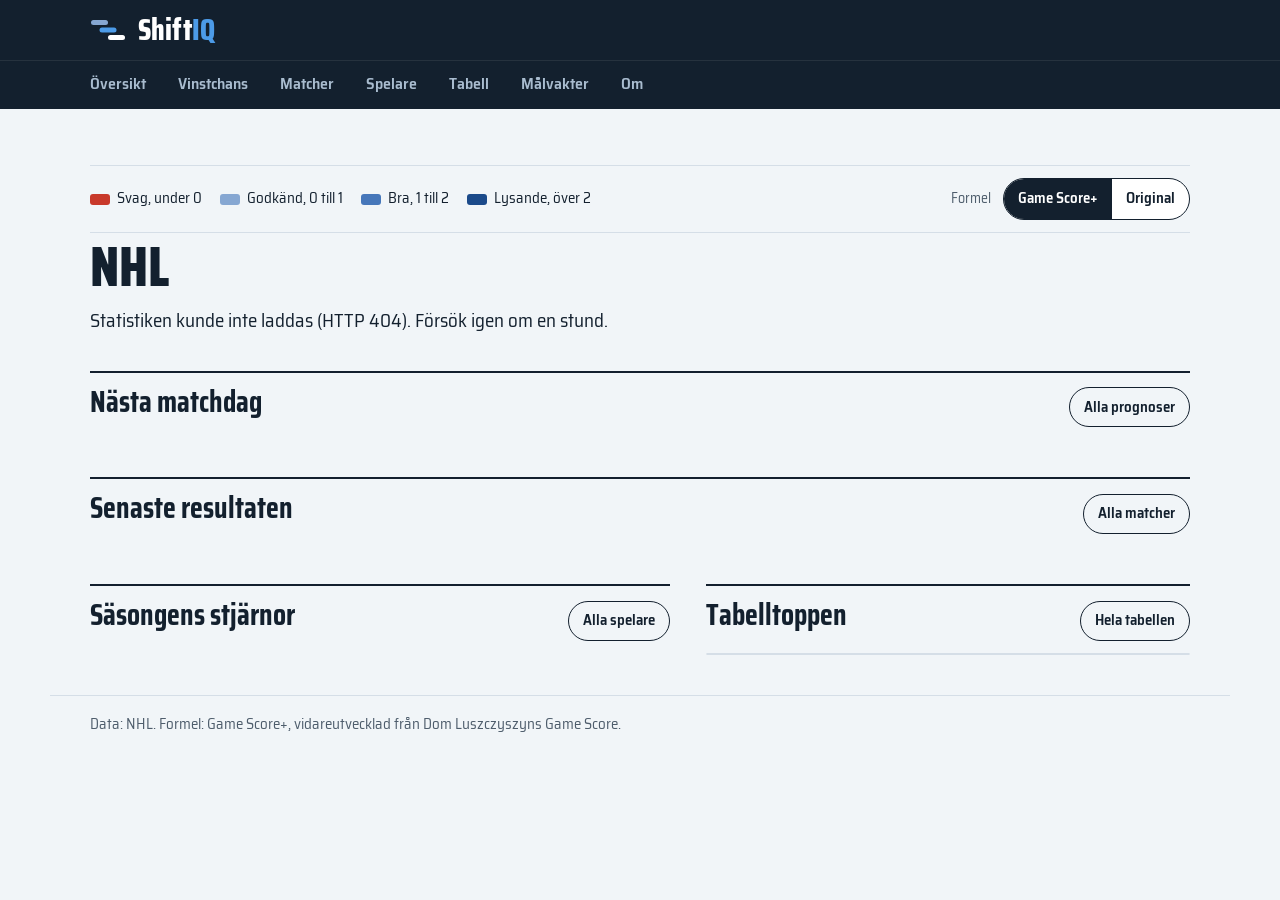
==== webb/index.html @ f94111bb "ShiftIQ: loggor, ny startsida, vinstchans och mobilanpassning - Lagens loggor från NHL vid alla förk" ====
<!doctype html>
<html lang="sv">
<head>
<meta charset="utf-8">
<meta name="viewport" content="width=device-width, initial-scale=1">
<title>ShiftIQ – NHL-statistik</title>
<meta name="description" content="Game Score+ för varje NHL-spelare och match, vinstchans inför varje match. Uppdateras varje morgon.">
<link rel="icon" href="data:image/svg+xml,%3Csvg xmlns='http://www.w3.org/2000/svg' viewBox='0 0 36 24'%3E%3Crect x='1' y='2' width='17' height='5' rx='2.5' fill='%2386A7D2'/%3E%3Crect x='9.5' y='9.5' width='17' height='5' rx='2.5' fill='%234677BA'/%3E%3Crect x='18' y='17' width='17' height='5' rx='2.5' fill='%231B4A8A'/%3E%3C/svg%3E">
<link rel="preconnect" href="https://fonts.googleapis.com">
<link rel="preconnect" href="https://fonts.gstatic.com" crossorigin>
<link href="https://fonts.googleapis.com/css2?family=Saira+Condensed:wght@600;700;800&family=Saira+Semi+Condensed:wght@400;500;600;700&display=swap" rel="stylesheet">
<link rel="stylesheet" href="style.css">
</head>
<body>
<header class="site">
  <div class="site-in">
    <a class="brand" href="#oversikt">
      <svg class="brand-mark" viewBox="0 0 36 24" aria-hidden="true"><rect x="1" y="2" width="17" height="5" rx="2.5" fill="#86A7D2"/><rect x="9.5" y="9.5" width="17" height="5" rx="2.5" fill="#4C9BE8"/><rect x="18" y="17" width="17" height="5" rx="2.5" fill="#FFFFFF"/></svg>
      <span class="brand-name" id="brand-name">Shift<span class="iq">IQ</span></span>
    </a>
    <div class="site-upd" id="updated"></div>
    <a class="site-om" href="#om">Om</a>
  </div>
  <nav class="nav" aria-label="Sidor">
    <div class="nav-in">
      <a href="#oversikt" data-page="oversikt">Översikt</a>
      <a href="#vinstchans" data-page="vinstchans">Vinstchans</a>
      <a href="#matcher" data-page="matcher">Matcher</a>
      <a href="#spelare" data-page="spelare">Spelare</a>
      <a href="#lag" data-page="lag">Tabell</a>
      <a href="#malvakter" data-page="malvakter">Målvakter</a>
      <a href="#om" data-page="om">Om</a>
    </div>
  </nav>
</header>
<nav class="tabbar" aria-label="Sidor">
  <a href="#oversikt" data-page="oversikt"><svg viewBox="0 0 24 24" width="24" height="24" fill="none" stroke="currentColor" stroke-width="2" stroke-linecap="round" stroke-linejoin="round" aria-hidden="true"><path d="M3 10.5 12 3l9 7.5V20a1 1 0 0 1-1 1h-5v-6H9v6H4a1 1 0 0 1-1-1z"/></svg><span>Översikt</span></a>
  <a href="#vinstchans" data-page="vinstchans"><svg viewBox="0 0 24 24" width="24" height="24" fill="none" stroke="currentColor" stroke-width="2" stroke-linecap="round" stroke-linejoin="round" aria-hidden="true"><path d="M19 5 5 19"/><circle cx="7" cy="7" r="2.5"/><circle cx="17" cy="17" r="2.5"/></svg><span>Vinstchans</span></a>
  <a href="#matcher" data-page="matcher"><svg viewBox="0 0 24 24" width="24" height="24" fill="none" stroke="currentColor" stroke-width="2" stroke-linecap="round" stroke-linejoin="round" aria-hidden="true"><rect x="3" y="4.5" width="18" height="16.5" rx="2"/><path d="M3 9.5h18M8 2.5v4M16 2.5v4"/></svg><span>Matcher</span></a>
  <a href="#spelare" data-page="spelare" data-also="malvakter"><svg viewBox="0 0 24 24" width="24" height="24" fill="none" stroke="currentColor" stroke-width="2" stroke-linecap="round" stroke-linejoin="round" aria-hidden="true"><circle cx="12" cy="8" r="4"/><path d="M4 21c0-4 3.6-7 8-7s8 3 8 7"/></svg><span>Spelare</span></a>
  <a href="#lag" data-page="lag"><svg viewBox="0 0 24 24" width="24" height="24" fill="none" stroke="currentColor" stroke-width="2" stroke-linecap="round" stroke-linejoin="round" aria-hidden="true"><path d="M9 6h11M9 12h11M9 18h11M4 6h1M4 12h1M4 18h1"/></svg><span>Tabell</span></a>
</nav>

<main class="wrap" id="main">

  <!-- Visas på sidorna med Game Score och flyttas dit av app.js -->
  <div class="subbar" id="subbar" hidden>
    <div class="legend" aria-label="Färgskala">
      <span><i style="background: var(--svag)"></i>Svag, under 0</span>
      <span><i style="background: var(--godk)"></i>Godkänd, 0 till 1</span>
      <span><i style="background: var(--bra)"></i>Bra, 1 till 2</span>
      <span><i style="background: var(--lys)"></i>Lysande, över 2</span>
    </div>
    <div>
      <span class="seg-label" id="formel-label">Formel</span>
      <div class="seg" role="group" aria-labelledby="formel-label">
        <button type="button" data-formel="plus" aria-pressed="true">Game Score+</button>
        <button type="button" data-formel="gs" aria-pressed="false">Original</button>
      </div>
    </div>
  </div>

  <!-- ===== Översikt ===== -->
  <section class="page" id="oversikt">
    <div class="page-head">
      <h1 id="o-title">NHL</h1>
      <p class="lead" id="o-period"></p>
      <p class="take" id="o-take"></p>
    </div>

    <div class="block" id="o-next">
      <div class="block-head"><h2>Nästa matchdag</h2><a class="more" href="#vinstchans">Alla prognoser</a></div>
      <p class="note" id="o-next-day"></p>
      <div class="matchups karusell" id="o-matchups"></div>
    </div>

    <div class="block">
      <div class="block-head"><h2>Senaste resultaten</h2><a class="more" href="#matcher">Alla matcher</a></div>
      <p class="note" id="o-last-day"></p>
      <div class="games karusell" id="o-games"></div>
    </div>

    <div class="duo">
      <div class="block">
        <div class="block-head"><h2>Säsongens stjärnor</h2><a class="more" href="#spelare">Alla spelare</a></div>
        <div class="stars" id="o-stars"></div>
      </div>

      <div class="block">
        <div class="block-head"><h2>Tabelltoppen</h2><a class="more" href="#lag">Hela tabellen</a></div>
        <div class="box short" style="margin-top: 12px"><table class="rows" id="t-topp"><tbody></tbody></table></div>
      </div>
    </div>
  </section>

  <!-- ===== Vinstchans ===== -->
  <section class="page" id="vinstchans" hidden>
    <div class="page-head">
      <h1>Vinstchans</h1>
      <p class="lead">Chansen att vinna inför veckans matcher enligt vår modell. Den bygger på lagens mål, chanser (xG) och målvaktsspel hittills i säsongen. Tider i svensk tid.</p>
    </div>
    <div id="v-days"></div>

    <div class="block">
      <div class="block-head"><h2>Så har modellen träffat</h2></div>
      <p class="note">Varje spelad match tippad i efterhand med bara de matcher som spelats innan, så som modellen hade sett det före nedsläpp. Matcher där något av lagen spelat färre än tre matcher är inte med.</p>
      <div class="facts" id="v-facts"></div>
      <div class="box short"><table class="rows" id="t-kalib">
        <thead><tr><th>Favoritens chans</th><th class="n">Matcher</th><th class="n">Favoriten vann</th><th class="n hn">Väntat</th></tr></thead>
        <tbody></tbody>
      </table></div>
    </div>

    <div class="block about">
      <div class="block-head"><h2>Så räknas chansen</h2></div>
      <ul>
        <li><b>Anfall och försvar.</b> Varje lags styrka räknas fram ur gjorda och insläppta mål samt förväntade mål (xG) för och emot. Chanserna väger mest, eftersom de säger mer om nästa match än vilka skott som råkade gå in.</li>
        <li><b>Målvakten.</b> Insläppta mål ingår, så ett lag med en het målvakt får bättre försvar i modellen.</li>
        <li><b>Form.</b> Senare matcher väger mer än tidiga. I början av säsongen dras alla lag mot ligasnittet så att ett par matcher inte ger orimliga siffror.</li>
        <li><b>Hemmaplan och vila.</b> Hemmalaget får en liten fördel. Ett lag som spelade dagen innan får en liten nackdel.</li>
        <li><b>Chansen.</b> Förväntade mål för båda lagen räknas om till chansen att vinna, förlängning och straffar inräknade.</li>
      </ul>
      <p class="note">Modellen är en uppskattning, inte ett facit. Hockey har mycket slump.</p>
    </div>
  </section>

  <!-- ===== Matcher ===== -->
  <section class="page" id="matcher" hidden>
    <div class="page-head">
      <h1>Matcher</h1>
      <p class="lead">Alla spelade matcher, senaste först. Öppna en match för att se matchkortet.</p>
    </div>
    <div id="m-days"></div>
  </section>

  <!-- ===== Spelare ===== -->
  <section class="page" id="spelare" hidden>
    <div class="page-head">
      <h1>Spelare</h1>
      <div class="switch" aria-label="Visa"><a href="#spelare" aria-current="page">Utespelare</a><a href="#malvakter">Målvakter</a></div>
      <p class="lead">Snitt per match. Stapeln visar hur bra spelaren varit, färgen vilken nivå det motsvarar.</p>
    </div>
    <div class="filters">
      <select id="f-lag" aria-label="Lag"><option value="">Alla lag</option></select>
      <div class="seg" role="group" aria-label="Position" id="f-pos">
        <button type="button" data-pos="" aria-pressed="true">Alla</button>
        <button type="button" data-pos="F" aria-pressed="false">Forwards</button>
        <button type="button" data-pos="B" aria-pressed="false">Backar</button>
      </div>
      <label class="check"><input type="checkbox" id="f-min" checked> Minst 3 matcher</label>
      <input type="search" id="f-q" placeholder="Sök spelare" aria-label="Sök spelare">
    </div>
    <div class="box">
      <table class="rows" id="t-spelare">
        <thead><tr>
          <th class="rk">#</th><th>Spelare</th><th class="hn">Lag</th><th class="hn">Pos</th>
          <th class="n hn"><button type="button" data-sort="gp">Matcher</button></th>
          <th class="barc"><span class="sr">Stapel</span></th>
          <th class="n"><button type="button" data-sort="avg">Snitt</button></th>
          <th class="n hn"><button type="button" data-sort="sum">Summa</button></th>
          <th class="n hn"><button type="button" data-sort="p">Poäng</button></th>
        </tr></thead>
        <tbody></tbody>
      </table>
    </div>
    <div class="count" id="c-spelare"></div>

    <div class="block">
      <div class="block-head"><h2>Säsongens bästa och sämsta matcher</h2></div>
      <div class="two" style="margin-top: 12px">
        <div><p class="note">Högst värde i en enskild match.</p><div class="box short"><table class="rows" id="t-bast"><tbody></tbody></table></div></div>
        <div><p class="note">Lägst värde i en enskild match.</p><div class="box short"><table class="rows" id="t-samst"><tbody></tbody></table></div></div>
      </div>
    </div>
  </section>

  <!-- ===== Tabell ===== -->
  <section class="page" id="lag" hidden>
    <div class="page-head">
      <h1>Tabell</h1>
      <p class="lead">Poäng och lagets sammanlagda Game Score per match. Klicka på ett lag för att se dess spelare.</p>
    </div>
    <div class="box" style="margin-top: 16px">
      <table class="rows kompakt" id="t-lag">
        <thead><tr>
          <th class="rk">#</th><th>Lag</th><th class="n hn">M</th><th class="n">V</th><th class="n hn">F</th><th class="n hn">FÖ</th>
          <th class="n">P</th><th class="n hn">Mål</th><th class="barc hn"><span class="sr">Stapel</span></th><th class="n">GS/match</th><th class="hn">Bäst i laget</th>
        </tr></thead>
        <tbody></tbody>
      </table>
    </div>
  </section>

  <!-- ===== Målvakter ===== -->
  <section class="page" id="malvakter" hidden>
    <div class="page-head">
      <h1>Målvakter</h1>
      <div class="switch" aria-label="Visa"><a href="#spelare">Utespelare</a><a href="#malvakter" aria-current="page">Målvakter</a></div>
      <p class="lead" id="mv-lead"></p>
    </div>
    <div class="box" style="margin-top: 16px">
      <table class="rows" id="t-mv">
        <thead><tr>
          <th class="rk">#</th><th>Målvakt</th><th class="hn">Lag</th><th class="n">Matcher</th>
          <th class="barc"><span class="sr">Stapel</span></th><th class="n">Snitt</th><th class="n hn">Rädd.%</th><th class="n hn">GSAx</th>
        </tr></thead>
        <tbody></tbody>
      </table>
    </div>
  </section>

  <!-- ===== Om ===== -->
  <section class="page about" id="om" hidden>
    <div class="page-head">
      <h1>Om ShiftIQ</h1>
      <p class="lead">NHL-statistik som räknas fram från grunden varje morgon, direkt från NHL:s egen data.</p>
    </div>
    <h2>Vad är Game Score?</h2>
    <p>Ett tal som sammanfattar hur bra en spelare var i en match. Det väger ihop poäng, skott, tekningar, utvisningar och hur det gick för laget när spelaren var på isen. Noll är en vanlig insats, och över 2 är en riktigt stark match.</p>
    <h2>Game Score+</h2>
    <p><b>Original</b> är Dom Luszczyszyns Game Score från 2016. <b>Game Score+</b> är vår vidareutveckling. Den behåller originalets vikter för mål, assist, blockeringar, utvisningar och tekningar, men mäter chansernas kvalitet i stället för att bara räkna skott.</p>
    <div class="formula">
      <div><b>Utespelare:</b> 0.75 · mål + 0.7 · primär assist + 0.55 · sekundär assist + 1.0 · ixG + 0.05 · blockeringar + 0.15 · dragna utvisningar − 0.15 · tagna utvisningar + 0.01 · vunna tekningar − 0.01 · förlorade tekningar + 1.0 · (xGF − xGA) + 0.15 · (GF − GA)</div>
      <div><b>Målvakt:</b> 0.75 · GSAx</div>
    </div>
    <ul>
      <li><b>ixG</b> är spelarens egna förväntade mål: summan av hur stor chans varje skott hade att gå in, utifrån avstånd, vinkel, skottyp, returer och numerärt läge.</li>
      <li><b>xGF − xGA</b> är förväntade mål för minus mot medan spelaren var på isen vid 5 mot 5.</li>
      <li><b>GF − GA</b> är riktiga mål för minus mot på isen vid 5 mot 5.</li>
      <li><b>GSAx</b> är räddade mål över förväntan. Noll är en normal målvaktsinsats.</li>
    </ul>
    <h2>Var siffrorna kommer ifrån</h2>
    <p>All data hämtas från NHL varje morgon och räknas om: händelser, byten och resultat. Förväntade mål räknas med en egen modell som tränas om på säsongens alla skott vid varje uppdatering, så äldre matchers värden kan ändras något över tid. Lagens loggor visas från NHL.</p>
    <p id="dl"></p>
  </section>
</main>

<footer class="foot">
  <div>Data: NHL. Formel: Game Score+, vidareutvecklad från Dom Luszczyszyns Game Score.</div>
  <div><span id="foot-upd"></span> <span id="sign"></span></div>
</footer>
<script src="app.js"></script>
</body>
</html>
---- webb/style.css ----
/* ShiftIQ – gemensam stil för webbsidan och matchkorten */
:root {
  --ice: #F1F5F8;
  --ink: #13202E;
  --mute: #4E5D6C;
  --rule: #D5DEE7;
  --soft: #EDF1F5;
  --board: #FFFFFF;
  --svag: #C8392B;
  --godk: #86A7D2;
  --bra: #4677BA;
  --lys: #1B4A8A;
  --linje: #4C9BE8;          /* accent i den mörka menyraden */
  --nav-text: #A9BCCF;
  --display: 'Saira Condensed', 'Arial Narrow', sans-serif;
  --text: 'Saira Semi Condensed', 'Arial Narrow', system-ui, sans-serif;
}

* { box-sizing: border-box; }
html { background: var(--ice); scroll-padding-top: 120px; }
body {
  margin: 0;
  background: var(--ice);
  color: var(--ink);
  font-family: var(--text);
  font-size: 17px;
  line-height: 1.45;
  font-variant-numeric: tabular-nums;
}
a { color: var(--lys); }
a:hover { color: var(--ink); }
button, select, input { font: inherit; color: inherit; }
:focus-visible { outline: 3px solid var(--bra); outline-offset: 2px; }
.sr { position: absolute; width: 1px; height: 1px; overflow: hidden; clip: rect(0 0 0 0); white-space: nowrap; }

/* ---------- sidhuvud ---------- */
header.site { background: var(--ink); color: #fff; z-index: 20; }
@media (min-width: 760px) { header.site { position: sticky; top: 0; } }
.site-in, .nav-in { max-width: 1180px; margin: 0 auto; padding: 0 clamp(16px, 3.5vw, 40px); }
.site-in { display: flex; justify-content: space-between; align-items: center; gap: 12px; min-height: 60px; }
.brand { display: inline-flex; align-items: center; gap: 12px; color: #fff; text-decoration: none; }
.brand:hover { color: #fff; }
.brand-mark { width: 36px; height: 24px; flex: none; }
.brand-name { font-family: var(--display); font-weight: 800; font-size: 30px; letter-spacing: .005em; line-height: 1; }
.brand-name .iq { color: var(--linje); }
.site-upd { font-size: 14px; color: var(--nav-text); text-align: right; }
.site-om { display: none; color: var(--nav-text); text-decoration: none; font-weight: 600; font-size: 16px; min-height: 44px; align-items: center; padding: 0 4px; }
.site-om:hover, .site-om[aria-current="page"] { color: #fff; }
.nav { border-top: 1px solid rgba(255, 255, 255, .08); }
.nav-in { display: flex; gap: 4px; overflow-x: auto; scrollbar-width: none; }
.nav-in::-webkit-scrollbar { display: none; }
.nav a { flex: none; display: inline-flex; align-items: center; min-height: 48px; padding: 0 14px; color: var(--nav-text); text-decoration: none; font-weight: 600; font-size: 16px; border-bottom: 3px solid transparent; }
.nav a:hover { color: #fff; }
.nav a[aria-current="page"] { color: #fff; border-bottom-color: var(--linje); }
.nav a:first-child { padding-left: 0; }

/* ---------- sidor ---------- */
.wrap { max-width: 1180px; margin: 0 auto; padding: clamp(18px, 3.5vw, 36px) clamp(16px, 3.5vw, 40px) 40px; }
.page-head h1 { font-family: var(--display); font-weight: 800; font-size: clamp(36px, 6vw, 56px); line-height: 1; margin: 0; }
.page-head .lead { color: var(--mute); font-size: 18px; margin: 6px 0 0; max-width: 48rem; }
.take { font-size: 19px; max-width: 48rem; margin: 12px 0 0; }

.subbar { display: flex; flex-wrap: wrap; justify-content: space-between; align-items: center; gap: 12px 24px; margin: 20px 0 6px; padding: 12px 0; border-top: 1px solid var(--rule); border-bottom: 1px solid var(--rule); }
.legend { display: flex; flex-wrap: wrap; gap: 6px 18px; font-size: 15px; }
.legend span { display: inline-flex; align-items: center; gap: 7px; }
.legend i { width: 20px; height: 11px; border-radius: 3px; display: inline-block; }
.seg { display: inline-flex; border: 1.5px solid var(--ink); border-radius: 999px; overflow: hidden; background: var(--board); }
.seg button { border: 0; background: transparent; padding: 6px 14px; min-height: 40px; cursor: pointer; font-weight: 600; font-size: 15px; }
.seg button[aria-pressed="true"] { background: var(--ink); color: #fff; }
.seg button:disabled { opacity: .45; cursor: not-allowed; }
.seg-label { font-size: 14px; color: var(--mute); margin-right: 8px; }

.block { margin-top: 36px; }
.block-head { display: flex; justify-content: space-between; align-items: baseline; gap: 8px 16px; flex-wrap: wrap; border-top: 2px solid var(--ink); padding-top: 12px; }
.block-head h2 { font-family: var(--display); font-weight: 700; font-size: 30px; line-height: 1.1; margin: 0; }
.more { display: inline-flex; align-items: center; min-height: 40px; padding: 4px 14px; border: 1.5px solid var(--ink); border-radius: 999px; color: var(--ink); text-decoration: none; font-weight: 600; font-size: 15px; }
.more:hover { background: var(--ink); color: #fff; }
.note { color: var(--mute); font-size: 16px; margin: 4px 0 14px; max-width: 48rem; }
.empty { padding: 22px; color: var(--mute); text-align: center; background: var(--board); border: 1px dashed var(--rule); border-radius: 10px; }

/* ---------- loggor ---------- */
img.logo { object-fit: contain; flex: none; vertical-align: middle; }
.tt { display: inline-flex; align-items: center; gap: 8px; white-space: nowrap; }
.tt .kort { display: none; }

/* ---------- stjärnor ---------- */
.stars { display: grid; grid-template-columns: repeat(auto-fit, minmax(min(100%, 230px), 1fr)); gap: 10px; margin-top: 12px; }
.star { display: flex; gap: 14px; align-items: center; padding: 14px 16px; min-width: 0; background: var(--board); border: 1px solid var(--rule); border-radius: 12px; }
.rank { flex: none; width: 52px; text-align: center; font-family: var(--display); font-weight: 800; font-size: 56px; line-height: 1; }
.rank.mv { font-size: 30px; }
.star .lbl { font-size: 13px; font-weight: 600; color: var(--mute); }
.star .nm { font-size: 20px; font-weight: 600; white-space: nowrap; overflow: hidden; text-overflow: ellipsis; }
.star .sub { font-size: 15px; color: var(--mute); display: flex; align-items: center; gap: 6px; flex-wrap: wrap; }

/* ---------- filter ---------- */
.filters { display: flex; flex-wrap: wrap; gap: 10px 14px; align-items: center; margin: 16px 0 14px; }
.switch { display: inline-flex; gap: 4px; margin-top: 12px; padding: 4px; background: var(--soft); border-radius: 999px; }
.switch a { display: inline-flex; align-items: center; min-height: 36px; padding: 0 14px; border-radius: 999px; color: var(--mute); text-decoration: none; font-weight: 600; font-size: 15px; }
.switch a[aria-current="page"] { background: var(--board); color: var(--ink); box-shadow: 0 0 0 1px var(--rule); }
.filters input[type=search] { flex: 1 1 200px; }
.filters select, .filters input[type=search] { background: var(--board); border: 1.5px solid var(--rule); border-radius: 8px; padding: 7px 10px; min-height: 42px; font-size: 16px; }
.filters .seg { border-color: var(--rule); border-radius: 8px; }
.check { display: inline-flex; gap: 8px; align-items: center; font-size: 16px; }
.check input { width: 18px; height: 18px; accent-color: var(--ink); }

/* ---------- tabeller ---------- */
.box { background: var(--board); border: 1px solid var(--rule); border-radius: 10px; max-height: 42rem; overflow: auto; }
.box.short { max-height: none; }
table.rows { width: 100%; border-collapse: collapse; }
.rows th { position: sticky; top: 0; z-index: 1; background: var(--board); text-align: left; font-size: 14px; font-weight: 600; color: var(--mute); padding: 10px 10px 8px; border-bottom: 1px solid var(--rule); white-space: nowrap; }
.rows th button { border: 0; background: none; padding: 0; cursor: pointer; font-weight: 600; color: var(--mute); }
.rows th[aria-sort="descending"] button { color: var(--ink); text-decoration: underline; text-underline-offset: 4px; }
.rows td { padding: 0 10px; height: 42px; border-bottom: 1px solid var(--soft); white-space: nowrap; font-size: 17px; }
.rows tr:last-child td { border-bottom: 0; }
.rows .n { text-align: right; }
.rows .rk { color: var(--mute); width: 2.6rem; font-size: 15px; }
.rows .nm { font-weight: 600; max-width: 16rem; overflow: hidden; text-overflow: ellipsis; }
.rows .m { color: var(--mute); font-size: 15px; }
.rows .val { font-weight: 700; width: 4.6rem; }
.rows .barc { width: 30%; min-width: 120px; }
.rows tr.click { cursor: pointer; }
.rows tr.click:hover td { background: #F5F8FB; }
.bar { position: relative; height: 14px; }
.bar i { position: absolute; top: 0; bottom: 0; }
.bar b { position: absolute; top: -7px; bottom: -7px; width: 1.5px; background: var(--ink); opacity: .35; }
.count { font-size: 14px; color: var(--mute); margin-top: 8px; }
.two { display: grid; grid-template-columns: repeat(auto-fit, minmax(min(100%, 30rem), 1fr)); gap: 28px; }

/* ---------- vinstchans ---------- */
.day-h { font-family: var(--display); font-weight: 700; font-size: 22px; margin: 26px 0 10px; }
.day-h:first-child { margin-top: 0; }
.matchups { display: grid; grid-template-columns: repeat(auto-fill, minmax(min(100%, 340px), 1fr)); gap: 12px; align-items: start; }
.mu { background: var(--board); border: 1px solid var(--rule); border-radius: 12px; padding: 14px 16px 12px; display: flex; flex-direction: column; gap: 10px; }
.mu-top { display: flex; justify-content: space-between; gap: 10px; font-size: 14px; color: var(--mute); }
.mu-flag { font-weight: 600; color: var(--ink); }
.mu-teams { display: grid; grid-template-columns: 1fr 1fr; gap: 10px; }
.mu-team { display: flex; flex-direction: column; gap: 2px; min-width: 0; }
.mu-team.h { align-items: flex-end; text-align: right; }
.mu-id { display: flex; align-items: center; gap: 10px; }
.mu-team.h .mu-id { flex-direction: row-reverse; }
.mu-ab { font-family: var(--display); font-weight: 700; font-size: 26px; line-height: 1; }
.mu-fn { font-size: 14px; color: var(--mute); white-space: nowrap; overflow: hidden; text-overflow: ellipsis; max-width: 100%; }
.mu-pct { font-family: var(--display); font-weight: 600; font-size: 40px; line-height: 1; margin-top: 6px; color: var(--mute); }
.mu-pct.fav { font-weight: 800; color: var(--ink); }
.pbar { display: flex; gap: 2px; height: 14px; }
.pbar i { display: block; min-width: 4px; }
.pbar i:first-child { border-radius: 7px 0 0 7px; }
.pbar i:last-child { border-radius: 0 7px 7px 0; }
.mu-foot { display: flex; justify-content: space-between; gap: 10px; font-size: 14px; color: var(--mute); }
.mu details { border-top: 1px solid var(--soft); padding-top: 8px; }
.mu summary { cursor: pointer; font-weight: 600; font-size: 15px; color: var(--lys); min-height: 32px; display: flex; align-items: center; }
.cmp { margin-top: 6px; font-size: 15px; }
.cmp-row { display: grid; grid-template-columns: minmax(0, 1fr) minmax(0, 1.3fr) minmax(0, 1fr); align-items: center; gap: 8px; padding: 6px 0; border-bottom: 1px solid var(--soft); }
.cmp-row:last-child { border-bottom: 0; }
.cmp .l { text-align: center; color: var(--mute); font-size: 14px; line-height: 1.25; }
.cmp .v { color: var(--mute); min-width: 0; }
.cmp .v.h { text-align: right; }
.cmp .v.best { color: var(--ink); font-weight: 700; }
.cmp-row.form-row { grid-template-columns: 1fr 1fr; row-gap: 4px; }
.cmp-row.form-row .l { grid-column: 1 / -1; order: -1; }
.form { display: inline-flex; gap: 2px; flex-wrap: wrap; }
.form span { display: inline-flex; align-items: center; justify-content: center; width: 18px; height: 20px; border-radius: 4px; font-size: 12px; font-weight: 700; }
.form .V { background: var(--lys); color: #fff; }
.form .F { background: var(--svag); color: #fff; }
.form .FÖ { background: var(--godk); color: var(--ink); }
.cmp .v.h .form { justify-content: flex-end; }
#v-days { margin-top: 18px; }
.page-head + .subbar { margin-top: 22px; }
.facts { display: flex; flex-wrap: wrap; gap: 10px 40px; margin: 6px 0 16px; }
.fact .v { font-family: var(--display); font-weight: 700; font-size: 40px; line-height: 1.05; }
.fact .l { font-size: 15px; color: var(--mute); max-width: 18rem; }

/* ---------- matcher ---------- */
.games { display: grid; grid-template-columns: repeat(auto-fill, minmax(min(100%, 340px), 1fr)); gap: 10px; }
.game { display: flex; flex-direction: column; gap: 6px; background: var(--board); border: 1px solid var(--rule); border-radius: 12px; padding: 12px 14px; text-decoration: none; color: var(--ink); }
.game:hover { border-color: var(--ink); color: var(--ink); }
.game .row { display: flex; align-items: center; gap: 10px; }
.game .tm { display: inline-flex; align-items: center; gap: 8px; font-family: var(--display); font-weight: 700; font-size: 24px; line-height: 1; }
.game .tm.lose { color: #6E7E8E; }
.game .sc { font-family: var(--display); font-weight: 700; font-size: 26px; line-height: 1; margin-left: auto; }
.game .sc .lose { color: #6E7E8E; }
.game .extra { font-size: 14px; color: var(--mute); }
.game .go { font-size: 14px; font-weight: 600; color: var(--lys); }

.about p, .about li { max-width: 48rem; }
.about h2 { font-family: var(--display); font-weight: 700; font-size: 28px; margin: 30px 0 6px; }
.about .block-head h2 { margin: 0; }
.about .block-head + ul { margin-top: 14px; }
.formula { background: var(--board); border: 1px solid var(--rule); border-radius: 10px; padding: 14px 16px; font-size: 16px; max-width: 48rem; }
.formula div + div { margin-top: 6px; }

footer.foot { max-width: 1180px; margin: 0 auto; padding: 18px clamp(16px, 3.5vw, 40px) 36px; border-top: 1px solid var(--rule); display: flex; flex-wrap: wrap; justify-content: space-between; gap: 6px 20px; color: var(--mute); font-size: 15px; }

@media (max-width: 640px) {
  .hn { display: none; }
  .kompakt .tt .full { display: none; }
  .kompakt .tt .kort { display: inline; }
  .rows td, .rows th { padding-left: 7px; padding-right: 7px; }
  .rows .barc { width: 26%; min-width: 64px; }
  .site-upd { font-size: 13px; }
  .brand-name { font-size: 26px; }
  .mu-pct { font-size: 34px; }
}

/* ---------- matchkortet (1080 × 1350) ---------- */
.kort-sida { padding: 16px; }
.kort-bar { max-width: 1080px; margin: 0 auto 12px; display: flex; flex-wrap: wrap; justify-content: space-between; align-items: center; gap: 10px; }
.kort-bar a.knapp { display: inline-flex; align-items: center; min-height: 42px; padding: 8px 16px; border-radius: 999px; border: 1.5px solid var(--ink); background: var(--ink); color: #fff; text-decoration: none; font-weight: 600; font-size: 15px; }
.kort-bar a.tillbaka { font-weight: 600; text-decoration: none; }
.kort-skala { max-width: 1080px; margin: 0 auto; }
.kort-skala > .yta { transform-origin: top left; }
#kort { width: 1080px; height: 1350px; padding: 52px 56px 40px; background: var(--ice); color: var(--ink); font-family: var(--text); display: flex; flex-direction: column; font-variant-numeric: tabular-nums; }
#kort .k-top { display: flex; justify-content: space-between; align-items: center; }
#kort .k-brand { display: inline-flex; align-items: center; gap: 12px; }
#kort .k-brand svg { width: 42px; height: 28px; }
#kort .k-mark { font-family: var(--display); font-weight: 800; font-size: 32px; line-height: 1; }
#kort .k-mark .iq { color: var(--lys); }
#kort .k-sub { font-size: 20px; color: var(--mute); margin-left: 4px; }
#kort .k-date { font-size: 20px; color: var(--mute); }
#kort .k-hero { display: grid; grid-template-columns: minmax(0, 1fr) auto minmax(0, 1fr); align-items: end; column-gap: 24px; margin-top: 26px; }
#kort .k-team { display: flex; flex-direction: column; gap: 6px; min-width: 0; }
#kort .k-team.right { align-items: flex-end; text-align: right; }
#kort .k-full { font-size: 21px; color: var(--mute); white-space: nowrap; overflow: hidden; text-overflow: ellipsis; max-width: 100%; }
#kort .k-id { display: flex; align-items: center; gap: 16px; }
#kort .k-team.right .k-id { flex-direction: row-reverse; }
#kort .k-abbr { font-family: var(--display); font-weight: 700; font-size: 80px; line-height: .95; }
#kort .k-score { display: flex; align-items: baseline; gap: 18px; font-family: var(--display); font-weight: 800; font-size: 156px; line-height: .82; }
#kort .k-score .dash { font-weight: 600; font-size: 96px; color: #9AA8B6; }
#kort .k-score .lose { color: #7A8A9A; }
#kort .k-decided { text-align: center; font-size: 18px; color: var(--mute); margin-top: 8px; min-height: 1.4em; }
#kort .k-stars { display: grid; grid-template-columns: 150px repeat(3, minmax(0, 1fr)); column-gap: 20px; align-items: center; margin-top: 14px; padding: 18px 0; border-top: 2px solid var(--ink); border-bottom: 1px solid var(--rule); }
#kort .k-stars .h { font-size: 19px; font-weight: 600; line-height: 1.2; }
#kort .k-star { display: flex; align-items: center; gap: 14px; min-width: 0; }
#kort .k-star .r { font-family: var(--display); font-weight: 800; font-size: 54px; line-height: 1; flex: none; }
#kort .k-star .t { display: flex; flex-direction: column; min-width: 0; }
#kort .k-star .n { font-size: 21px; font-weight: 600; white-space: nowrap; overflow: hidden; text-overflow: ellipsis; }
#kort .k-star .s { font-size: 17px; color: var(--mute); display: flex; align-items: center; gap: 6px; }
#kort .k-cols { display: grid; grid-template-columns: repeat(2, minmax(0, 1fr)); column-gap: 48px; margin-top: 22px; }
#kort .k-col { min-width: 0; display: flex; flex-direction: column; }
#kort .k-head { display: flex; justify-content: space-between; align-items: center; gap: 12px; }
#kort .k-head .n { font-size: 23px; font-weight: 700; white-space: nowrap; overflow: hidden; text-overflow: ellipsis; display: flex; align-items: center; gap: 10px; }
#kort .pill { font-size: 16px; font-weight: 600; padding: 2px 12px; border-radius: 999px; border: 1.5px solid var(--ink); flex: none; }
#kort .pill.win { background: var(--ink); color: #fff; }
#kort .k-sum { font-size: 16px; color: var(--mute); margin: 2px 0 10px; }
#kort .k-list { position: relative; }
#kort .k-row { display: grid; grid-template-columns: 34px 160px 190px 52px; column-gap: 8px; align-items: center; height: 32px; }
#kort .k-row .p { font-size: 14px; font-weight: 600; color: var(--mute); }
#kort .k-row .n { font-size: 19px; font-weight: 500; white-space: nowrap; overflow: hidden; text-overflow: ellipsis; }
#kort .k-row .b { position: relative; align-self: stretch; }
#kort .k-row .b i { position: absolute; top: 50%; height: 15px; transform: translateY(-50%); }
#kort .k-row .b .z { position: absolute; top: 0; bottom: 0; width: 1.5px; margin-left: -0.75px; background: var(--ink); opacity: .4; }
#kort .k-row .v { font-size: 19px; font-weight: 600; text-align: right; }
#kort .k-foot { margin-top: auto; display: flex; flex-direction: column; gap: 10px; padding-top: 16px; border-top: 1px solid var(--rule); }
#kort .k-legend { display: flex; flex-wrap: wrap; gap: 26px; font-size: 17px; }
#kort .k-legend span { display: inline-flex; align-items: center; gap: 8px; }
#kort .k-legend i { width: 22px; height: 12px; border-radius: 3px; display: inline-block; }
#kort .k-explain { font-size: 16px; line-height: 1.4; color: var(--mute); max-width: 900px; }
#kort .k-src { display: flex; justify-content: space-between; font-size: 15px; color: var(--mute); }
#kort .k-src b { color: var(--ink); font-weight: 600; }
body.export { background: var(--ice); padding: 0; }
body.export .kort-bar { display: none; }
body.export .kort-sida { padding: 0; }

/* ---------- matchkortet på mobil: en läsbar sida, inte en förminskad bild ---------- */
body.mobil .kort-sida { padding: 0; }
body.mobil .kort-bar { padding: 12px 16px 0; margin-bottom: 4px; }
body.mobil .kort-bar .seg button { padding: 5px 10px; min-height: 38px; font-size: 14px; }
body.mobil .kort-bar a.knapp { padding: 6px 12px; min-height: 38px; font-size: 14px; }
body.mobil #kort { width: auto; height: auto; padding: 16px 16px 24px; }
body.mobil #kort .k-brand svg { width: 30px; height: 20px; }
body.mobil #kort .k-mark { font-size: 24px; }
body.mobil #kort .k-sub { font-size: 15px; }
body.mobil #kort .k-date { font-size: 14px; }
body.mobil #kort .k-top { flex-wrap: wrap; gap: 4px 10px; }
body.mobil #kort .k-sub { white-space: nowrap; }
body.mobil #kort .k-date { flex-basis: 100%; text-align: left; }
body.mobil #kort .k-hero { column-gap: 10px; margin-top: 18px; }
body.mobil #kort .k-full { font-size: 13px; white-space: normal; }
body.mobil #kort .k-id { gap: 8px; }
body.mobil #kort .k-id .logo { width: 36px; height: 36px; }
body.mobil #kort .k-abbr { font-size: 34px; }
body.mobil #kort .k-score { font-size: 64px; gap: 6px; }
body.mobil #kort .k-score .dash { font-size: 40px; }
body.mobil #kort .k-decided { font-size: 14px; }
body.mobil #kort .k-stars { grid-template-columns: 1fr; row-gap: 12px; padding: 14px 0; margin-top: 10px; }
body.mobil #kort .k-stars .h { font-size: 16px; }
body.mobil #kort .k-star .r { font-size: 38px; width: 30px; }
body.mobil #kort .k-star .n { font-size: 18px; }
body.mobil #kort .k-star .s { font-size: 15px; }
body.mobil #kort .k-cols { grid-template-columns: 1fr; row-gap: 26px; margin-top: 18px; }
body.mobil #kort .k-head .n { font-size: 19px; }
body.mobil #kort .k-head .n .logo { width: 26px; height: 26px; }
body.mobil #kort .pill { font-size: 14px; }
body.mobil #kort .k-sum { font-size: 14px; }
body.mobil #kort .k-row { grid-template-columns: 24px minmax(0, 1fr) 34% 46px; column-gap: 8px; height: 32px; }
body.mobil #kort .k-row .p { font-size: 12px; }
body.mobil #kort .k-row .n, body.mobil #kort .k-row .v { font-size: 16px; }
body.mobil #kort .k-foot { margin-top: 24px; }
body.mobil #kort .k-legend { font-size: 14px; gap: 6px 16px; }
body.mobil #kort .k-explain { font-size: 14px; }
body.mobil #kort .k-src { font-size: 13px; flex-wrap: wrap; gap: 4px 12px; }

/* ---------- dator: översikten i två kolumner ---------- */
.tabbar { display: none; }
@media (min-width: 1000px) {
  .duo { display: grid; grid-template-columns: minmax(0, 1.2fr) minmax(0, 1fr); gap: 0 36px; align-items: start; }
}

/* ---------- mobil: menyrad längst ner, svep mellan korten ---------- */
@media (max-width: 760px) {
  header.site .nav { display: none; }
  .site-upd { display: none; }
  .site-om { display: inline-flex; }
  .site-in { min-height: 56px; }
  .tabbar {
    display: grid; grid-template-columns: repeat(5, 1fr);
    position: fixed; left: 0; right: 0; bottom: 0; z-index: 30;
    background: var(--ink); border-top: 1px solid rgba(255, 255, 255, .08);
    padding-bottom: env(safe-area-inset-bottom);
  }
  .tabbar a {
    display: flex; flex-direction: column; align-items: center; justify-content: center; gap: 3px;
    min-height: 62px; color: var(--nav-text); text-decoration: none; font-size: 12px; font-weight: 600;
    border-top: 3px solid transparent;
  }
  .tabbar a[aria-current="page"] { color: #fff; border-top-color: var(--linje); }
  body { padding-bottom: calc(66px + env(safe-area-inset-bottom)); }
  footer.foot { padding-bottom: 24px; }
  .block { margin-top: 30px; }
  .block-head h2 { font-size: 26px; }
  .page-head .lead { font-size: 16px; }
  .take { font-size: 17px; }
  .subbar .seg button { padding: 5px 12px; min-height: 38px; font-size: 14px; }
}
@media (max-width: 640px) {
  .karusell {
    display: flex; overflow-x: auto; scroll-snap-type: x mandatory; gap: 10px;
    margin: 0 calc(-1 * clamp(16px, 3.5vw, 40px)); padding: 2px clamp(16px, 3.5vw, 40px) 8px;
    scrollbar-width: none;
  }
  .karusell::-webkit-scrollbar { display: none; }
  .karusell > * { flex: 0 0 86%; scroll-snap-align: start; }
}
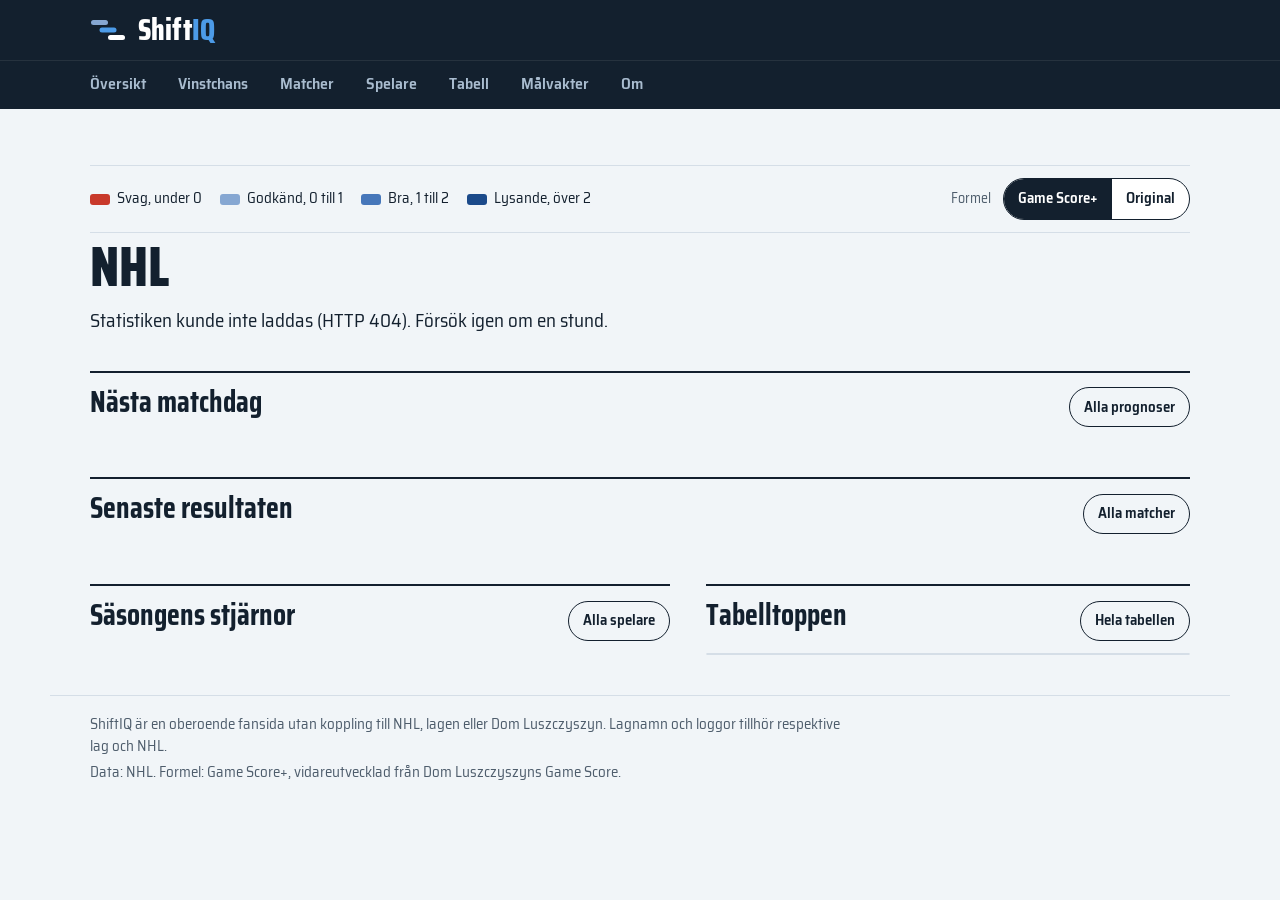
==== commit c4b5e47f: "Oberoende fansida, kontakt och val för loggor - Text om att ShiftIQ är en oberoende fansida i sidfot" ====
--- a/webb/index.html
+++ b/webb/index.html
@@ -232,13 +232,20 @@
     <h2>Var siffrorna kommer ifrån</h2>
     <p>All data hämtas från NHL varje morgon och räknas om: händelser, byten och resultat. Förväntade mål räknas med en egen modell som tränas om på säsongens alla skott vid varje uppdatering, så äldre matchers värden kan ändras något över tid. Lagens loggor visas från NHL.</p>
     <p id="dl"></p>
+    <h2>Rättigheter och kontakt</h2>
+    <p>ShiftIQ är en oberoende fansida som görs utan vinstsyfte. Sidan har ingen koppling till NHL, lagen eller Dom Luszczyszyn, och är inte godkänd av dem. Lagnamn och loggor tillhör respektive lag och NHL och används bara för att visa vilket lag siffrorna gäller.</p>
+    <p>Har du frågor, hittar du ett fel eller vill du att något tas bort? <a class="kontakt-lank" hidden>Skriv till oss</a>, så åtgärdas det.</p>
   </section>
 </main>
 
 <footer class="foot">
-  <div>Data: NHL. Formel: Game Score+, vidareutvecklad från Dom Luszczyszyns Game Score.</div>
-  <div><span id="foot-upd"></span> <span id="sign"></span></div>
+  <div class="foot-txt">
+    <p>ShiftIQ är en oberoende fansida utan koppling till NHL, lagen eller Dom Luszczyszyn. Lagnamn och loggor tillhör respektive lag och NHL.</p>
+    <p>Data: NHL. Formel: Game Score+, vidareutvecklad från Dom Luszczyszyns Game Score.</p>
+  </div>
+  <div class="foot-meta"><span id="foot-upd"></span> <span id="sign"></span> <a class="kontakt-lank" hidden>Kontakt</a></div>
 </footer>
+<script src="lagfarger.js"></script>
 <script src="app.js"></script>
 </body>
 </html>
--- a/webb/style.css
+++ b/webb/style.css
@@ -80,6 +80,8 @@
 
 /* ---------- loggor ---------- */
 img.logo { object-fit: contain; flex: none; vertical-align: middle; }
+.lagprick { display: inline-flex; align-items: center; justify-content: center; flex: none; vertical-align: middle; }
+.lagprick i { width: 58%; height: 58%; border-radius: 50%; background: var(--c); }
 .tt { display: inline-flex; align-items: center; gap: 8px; white-space: nowrap; }
 .tt .kort { display: none; }
 
@@ -190,6 +192,10 @@
 .formula div + div { margin-top: 6px; }
 
 footer.foot { max-width: 1180px; margin: 0 auto; padding: 18px clamp(16px, 3.5vw, 40px) 36px; border-top: 1px solid var(--rule); display: flex; flex-wrap: wrap; justify-content: space-between; gap: 6px 20px; color: var(--mute); font-size: 15px; }
+.foot-txt { max-width: 48rem; }
+.foot-txt p { margin: 0 0 4px; }
+.foot-meta { display: flex; flex-wrap: wrap; gap: 4px 12px; align-items: baseline; }
+.foot-meta a { color: var(--lys); font-weight: 600; }
 
 @media (max-width: 640px) {
   .hn { display: none; }
@@ -277,7 +283,7 @@
 body.mobil #kort .k-hero { column-gap: 10px; margin-top: 18px; }
 body.mobil #kort .k-full { font-size: 13px; white-space: normal; }
 body.mobil #kort .k-id { gap: 8px; }
-body.mobil #kort .k-id .logo { width: 36px; height: 36px; }
+body.mobil #kort .k-id .logo, body.mobil #kort .k-id .lagprick { width: 36px !important; height: 36px !important; }
 body.mobil #kort .k-abbr { font-size: 34px; }
 body.mobil #kort .k-score { font-size: 64px; gap: 6px; }
 body.mobil #kort .k-score .dash { font-size: 40px; }
@@ -289,7 +295,7 @@
 body.mobil #kort .k-star .s { font-size: 15px; }
 body.mobil #kort .k-cols { grid-template-columns: 1fr; row-gap: 26px; margin-top: 18px; }
 body.mobil #kort .k-head .n { font-size: 19px; }
-body.mobil #kort .k-head .n .logo { width: 26px; height: 26px; }
+body.mobil #kort .k-head .n .logo, body.mobil #kort .k-head .n .lagprick { width: 26px !important; height: 26px !important; }
 body.mobil #kort .pill { font-size: 14px; }
 body.mobil #kort .k-sum { font-size: 14px; }
 body.mobil #kort .k-row { grid-template-columns: 24px minmax(0, 1fr) 34% 46px; column-gap: 8px; height: 32px; }
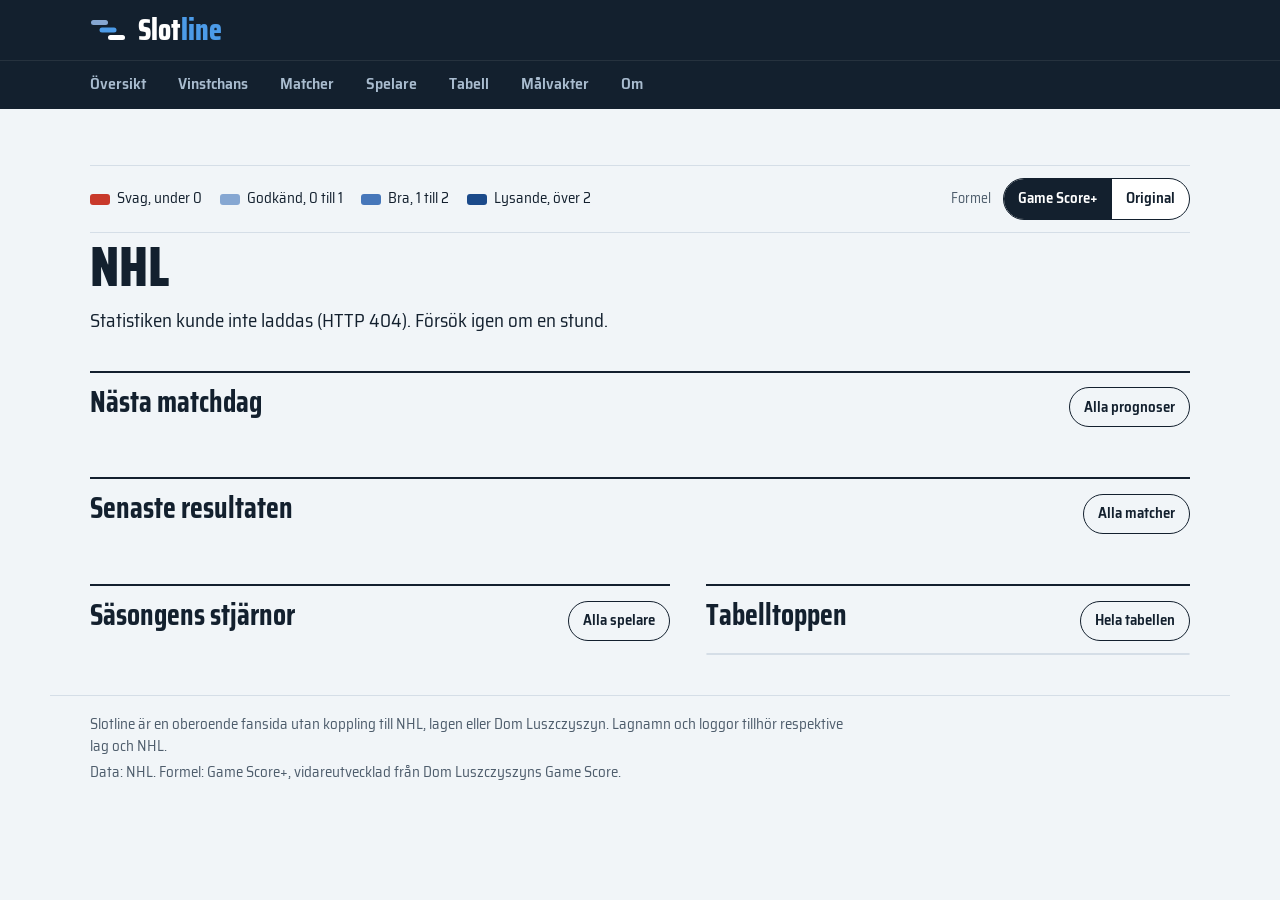
==== commit 469598fc: "Byt namn till Slotline Co-Authored-By: Claude Opus 5.5 <noreply@anthropic.com> Claude-Session: https" ====
--- a/webb/index.html
+++ b/webb/index.html
@@ -3,7 +3,7 @@
 <head>
 <meta charset="utf-8">
 <meta name="viewport" content="width=device-width, initial-scale=1">
-<title>ShiftIQ – NHL-statistik</title>
+<title>Slotline – NHL-statistik</title>
 <meta name="description" content="Game Score+ för varje NHL-spelare och match, vinstchans inför varje match. Uppdateras varje morgon.">
 <link rel="icon" href="data:image/svg+xml,%3Csvg xmlns='http://www.w3.org/2000/svg' viewBox='0 0 36 24'%3E%3Crect x='1' y='2' width='17' height='5' rx='2.5' fill='%2386A7D2'/%3E%3Crect x='9.5' y='9.5' width='17' height='5' rx='2.5' fill='%234677BA'/%3E%3Crect x='18' y='17' width='17' height='5' rx='2.5' fill='%231B4A8A'/%3E%3C/svg%3E">
 <link rel="preconnect" href="https://fonts.googleapis.com">
@@ -16,7 +16,7 @@
   <div class="site-in">
     <a class="brand" href="#oversikt">
       <svg class="brand-mark" viewBox="0 0 36 24" aria-hidden="true"><rect x="1" y="2" width="17" height="5" rx="2.5" fill="#86A7D2"/><rect x="9.5" y="9.5" width="17" height="5" rx="2.5" fill="#4C9BE8"/><rect x="18" y="17" width="17" height="5" rx="2.5" fill="#FFFFFF"/></svg>
-      <span class="brand-name" id="brand-name">Shift<span class="iq">IQ</span></span>
+      <span class="brand-name" id="brand-name">Slot<span class="accent">line</span></span>
     </a>
     <div class="site-upd" id="updated"></div>
     <a class="site-om" href="#om">Om</a>
@@ -212,7 +212,7 @@
   <!-- ===== Om ===== -->
   <section class="page about" id="om" hidden>
     <div class="page-head">
-      <h1>Om ShiftIQ</h1>
+      <h1>Om Slotline</h1>
       <p class="lead">NHL-statistik som räknas fram från grunden varje morgon, direkt från NHL:s egen data.</p>
     </div>
     <h2>Vad är Game Score?</h2>
@@ -233,14 +233,14 @@
     <p>All data hämtas från NHL varje morgon och räknas om: händelser, byten och resultat. Förväntade mål räknas med en egen modell som tränas om på säsongens alla skott vid varje uppdatering, så äldre matchers värden kan ändras något över tid. Lagens loggor visas från NHL.</p>
     <p id="dl"></p>
     <h2>Rättigheter och kontakt</h2>
-    <p>ShiftIQ är en oberoende fansida som görs utan vinstsyfte. Sidan har ingen koppling till NHL, lagen eller Dom Luszczyszyn, och är inte godkänd av dem. Lagnamn och loggor tillhör respektive lag och NHL och används bara för att visa vilket lag siffrorna gäller.</p>
+    <p>Slotline är en oberoende fansida som görs utan vinstsyfte. Sidan har ingen koppling till NHL, lagen eller Dom Luszczyszyn, och är inte godkänd av dem. Lagnamn och loggor tillhör respektive lag och NHL och används bara för att visa vilket lag siffrorna gäller.</p>
     <p>Har du frågor, hittar du ett fel eller vill du att något tas bort? <a class="kontakt-lank" hidden>Skriv till oss</a>, så åtgärdas det.</p>
   </section>
 </main>
 
 <footer class="foot">
   <div class="foot-txt">
-    <p>ShiftIQ är en oberoende fansida utan koppling till NHL, lagen eller Dom Luszczyszyn. Lagnamn och loggor tillhör respektive lag och NHL.</p>
+    <p>Slotline är en oberoende fansida utan koppling till NHL, lagen eller Dom Luszczyszyn. Lagnamn och loggor tillhör respektive lag och NHL.</p>
     <p>Data: NHL. Formel: Game Score+, vidareutvecklad från Dom Luszczyszyns Game Score.</p>
   </div>
   <div class="foot-meta"><span id="foot-upd"></span> <span id="sign"></span> <a class="kontakt-lank" hidden>Kontakt</a></div>
--- a/webb/style.css
+++ b/webb/style.css
@@ -1,4 +1,4 @@
-/* ShiftIQ – gemensam stil för webbsidan och matchkorten */
+/* Slotline – gemensam stil för webbsidan och matchkorten */
 :root {
   --ice: #F1F5F8;
   --ink: #13202E;
@@ -42,7 +42,7 @@
 .brand:hover { color: #fff; }
 .brand-mark { width: 36px; height: 24px; flex: none; }
 .brand-name { font-family: var(--display); font-weight: 800; font-size: 30px; letter-spacing: .005em; line-height: 1; }
-.brand-name .iq { color: var(--linje); }
+.brand-name .accent { color: var(--linje); }
 .site-upd { font-size: 14px; color: var(--nav-text); text-align: right; }
 .site-om { display: none; color: var(--nav-text); text-decoration: none; font-weight: 600; font-size: 16px; min-height: 44px; align-items: center; padding: 0 4px; }
 .site-om:hover, .site-om[aria-current="page"] { color: #fff; }
@@ -220,7 +220,7 @@
 #kort .k-brand { display: inline-flex; align-items: center; gap: 12px; }
 #kort .k-brand svg { width: 42px; height: 28px; }
 #kort .k-mark { font-family: var(--display); font-weight: 800; font-size: 32px; line-height: 1; }
-#kort .k-mark .iq { color: var(--lys); }
+#kort .k-mark .accent { color: var(--lys); }
 #kort .k-sub { font-size: 20px; color: var(--mute); margin-left: 4px; }
 #kort .k-date { font-size: 20px; color: var(--mute); }
 #kort .k-hero { display: grid; grid-template-columns: minmax(0, 1fr) auto minmax(0, 1fr); align-items: end; column-gap: 24px; margin-top: 26px; }
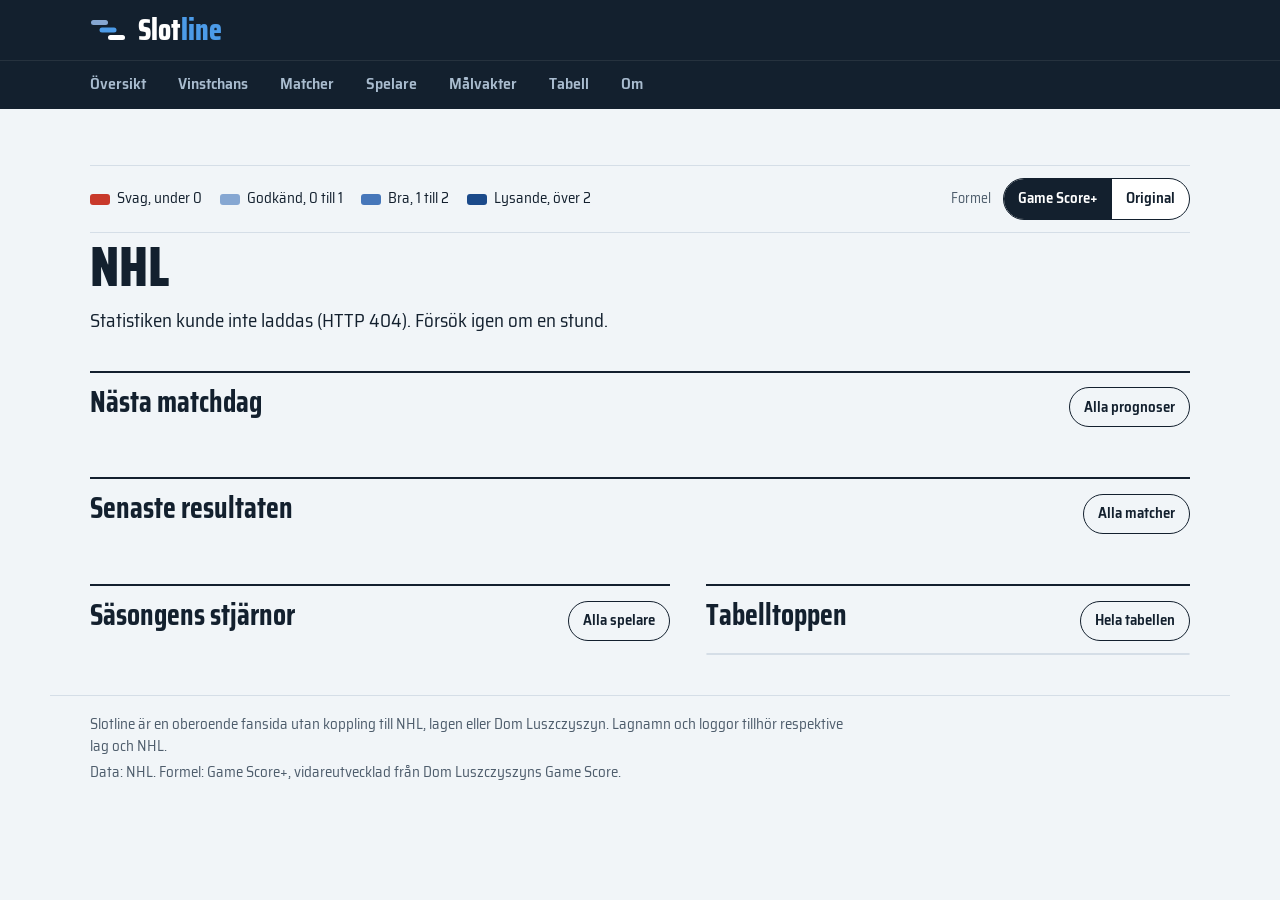
==== commit 82f873c6: "Målvakter före Tabell i menyn Co-Authored-By: Claude Opus 5.5 <noreply@anthropic.com> Claude-Session" ====
--- a/webb/index.html
+++ b/webb/index.html
@@ -27,8 +27,8 @@
       <a href="#vinstchans" data-page="vinstchans">Vinstchans</a>
       <a href="#matcher" data-page="matcher">Matcher</a>
       <a href="#spelare" data-page="spelare">Spelare</a>
+      <a href="#malvakter" data-page="malvakter">Målvakter</a>
       <a href="#lag" data-page="lag">Tabell</a>
-      <a href="#malvakter" data-page="malvakter">Målvakter</a>
       <a href="#om" data-page="om">Om</a>
     </div>
   </nav>
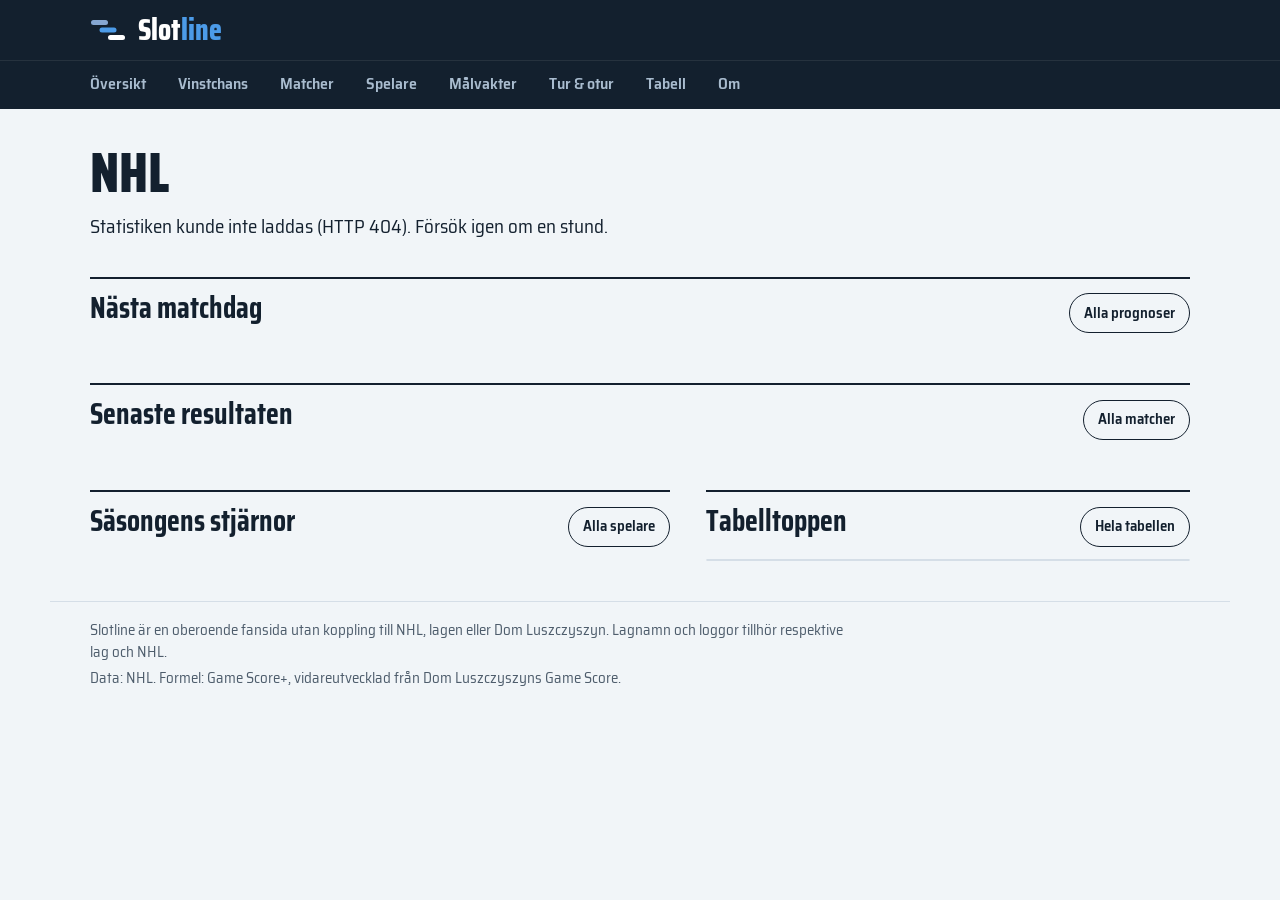
==== commit 1af0761b: "Matchrapport, spelarsidor och Tur & otur med förväntade poäng Co-Authored-By: Claude Opus 5.5 <norep" ====
--- a/webb/index.html
+++ b/webb/index.html
@@ -28,6 +28,7 @@
       <a href="#matcher" data-page="matcher">Matcher</a>
       <a href="#spelare" data-page="spelare">Spelare</a>
       <a href="#malvakter" data-page="malvakter">Målvakter</a>
+      <a href="#tur" data-page="tur">Tur &amp; otur</a>
       <a href="#lag" data-page="lag">Tabell</a>
       <a href="#om" data-page="om">Om</a>
     </div>
@@ -37,7 +38,7 @@
   <a href="#oversikt" data-page="oversikt"><svg viewBox="0 0 24 24" width="24" height="24" fill="none" stroke="currentColor" stroke-width="2" stroke-linecap="round" stroke-linejoin="round" aria-hidden="true"><path d="M3 10.5 12 3l9 7.5V20a1 1 0 0 1-1 1h-5v-6H9v6H4a1 1 0 0 1-1-1z"/></svg><span>Översikt</span></a>
   <a href="#vinstchans" data-page="vinstchans"><svg viewBox="0 0 24 24" width="24" height="24" fill="none" stroke="currentColor" stroke-width="2" stroke-linecap="round" stroke-linejoin="round" aria-hidden="true"><path d="M19 5 5 19"/><circle cx="7" cy="7" r="2.5"/><circle cx="17" cy="17" r="2.5"/></svg><span>Vinstchans</span></a>
   <a href="#matcher" data-page="matcher"><svg viewBox="0 0 24 24" width="24" height="24" fill="none" stroke="currentColor" stroke-width="2" stroke-linecap="round" stroke-linejoin="round" aria-hidden="true"><rect x="3" y="4.5" width="18" height="16.5" rx="2"/><path d="M3 9.5h18M8 2.5v4M16 2.5v4"/></svg><span>Matcher</span></a>
-  <a href="#spelare" data-page="spelare" data-also="malvakter"><svg viewBox="0 0 24 24" width="24" height="24" fill="none" stroke="currentColor" stroke-width="2" stroke-linecap="round" stroke-linejoin="round" aria-hidden="true"><circle cx="12" cy="8" r="4"/><path d="M4 21c0-4 3.6-7 8-7s8 3 8 7"/></svg><span>Spelare</span></a>
+  <a href="#spelare" data-page="spelare" data-also="malvakter tur"><svg viewBox="0 0 24 24" width="24" height="24" fill="none" stroke="currentColor" stroke-width="2" stroke-linecap="round" stroke-linejoin="round" aria-hidden="true"><circle cx="12" cy="8" r="4"/><path d="M4 21c0-4 3.6-7 8-7s8 3 8 7"/></svg><span>Spelare</span></a>
   <a href="#lag" data-page="lag"><svg viewBox="0 0 24 24" width="24" height="24" fill="none" stroke="currentColor" stroke-width="2" stroke-linecap="round" stroke-linejoin="round" aria-hidden="true"><path d="M9 6h11M9 12h11M9 18h11M4 6h1M4 12h1M4 18h1"/></svg><span>Tabell</span></a>
 </nav>
 
@@ -137,7 +138,7 @@
   <section class="page" id="spelare" hidden>
     <div class="page-head">
       <h1>Spelare</h1>
-      <div class="switch" aria-label="Visa"><a href="#spelare" aria-current="page">Utespelare</a><a href="#malvakter">Målvakter</a></div>
+      <div class="switch" aria-label="Visa"><a href="#spelare" aria-current="page">Utespelare</a><a href="#malvakter">Målvakter</a><a href="#tur">Tur &amp; otur</a></div>
       <p class="lead">Snitt per match. Stapeln visar hur bra spelaren varit, färgen vilken nivå det motsvarar.</p>
     </div>
     <div class="filters">
@@ -147,7 +148,9 @@
         <button type="button" data-pos="F" aria-pressed="false">Forwards</button>
         <button type="button" data-pos="B" aria-pressed="false">Backar</button>
       </div>
-      <label class="check"><input type="checkbox" id="f-min" checked> Minst 3 matcher</label>
+      <label class="check rookie-val"><input type="checkbox" id="f-rookie"> Bara rookies</label>
+      <label class="matcher-val"><span id="f-min-txt">Minst 3 matcher</span>
+        <input type="range" id="f-min" min="1" max="3" value="3" step="1" aria-label="Minst antal matcher"></label>
       <input type="search" id="f-q" placeholder="Sök spelare" aria-label="Sök spelare">
     </div>
     <div class="box">
@@ -191,14 +194,55 @@
     </div>
   </section>
 
+  <!-- ===== Tur & otur ===== -->
+  <section class="page" id="tur" hidden>
+    <div class="page-head">
+      <h1>Tur &amp; otur</h1>
+      <div class="switch" aria-label="Visa"><a href="#spelare">Utespelare</a><a href="#malvakter">Målvakter</a><a href="#tur" aria-current="page">Tur &amp; otur</a></div>
+      <p class="lead">Vem borde ha fler poäng? Förväntade poäng räknas ur chanserna: skotten spelaren själv tagit och lagkamraternas skott när han varit på isen. Den som ligger långt under brukar komma ikapp.</p>
+    </div>
+    <div class="filters">
+      <div class="seg" role="group" aria-label="Visa" id="t-vy">
+        <button type="button" data-vy="otur" aria-pressed="true">Borde ha fler</button>
+        <button type="button" data-vy="tur" aria-pressed="false">Har haft flyt</button>
+      </div>
+      <div class="seg" role="group" aria-label="Position" id="t-pos">
+        <button type="button" data-pos="" aria-pressed="true">Alla</button>
+        <button type="button" data-pos="F" aria-pressed="false">Forwards</button>
+        <button type="button" data-pos="B" aria-pressed="false">Backar</button>
+      </div>
+      <label class="check rookie-val"><input type="checkbox" id="t-rookie"> Bara rookies</label>
+      <label class="matcher-val"><span id="t-min-txt">Minst 3 matcher</span>
+        <input type="range" id="t-min" min="1" max="3" value="3" step="1" aria-label="Minst antal matcher"></label>
+    </div>
+    <div class="box">
+      <table class="rows" id="t-tur">
+        <thead><tr>
+          <th class="rk">#</th><th>Spelare</th><th class="hn">Lag</th><th class="n hn">Matcher</th>
+          <th class="n">Poäng</th><th class="n">Väntat</th>
+          <th class="barc hn"><span class="sr">Stapel</span></th><th class="n">Skillnad</th>
+          <th class="n hn">Mål / väntat</th><th class="n hn">Assist / väntat</th>
+        </tr></thead>
+        <tbody></tbody>
+      </table>
+    </div>
+    <div class="count" id="c-tur"></div>
+    <p class="note tur-not">Skillnaden är poäng minus förväntade poäng. Förväntade mål är summan av xG för spelarens egna skott. Förväntade assist är lagkamraternas xG när spelaren är på isen, gånger hur ofta en forward eller back brukar få assist på ett sådant mål. Spelarens egen andel vägs in men dras mot snittet, så att några få matcher inte avgör.</p>
+  </section>
+
   <!-- ===== Målvakter ===== -->
   <section class="page" id="malvakter" hidden>
     <div class="page-head">
       <h1>Målvakter</h1>
-      <div class="switch" aria-label="Visa"><a href="#spelare">Utespelare</a><a href="#malvakter" aria-current="page">Målvakter</a></div>
+      <div class="switch" aria-label="Visa"><a href="#spelare">Utespelare</a><a href="#malvakter" aria-current="page">Målvakter</a><a href="#tur">Tur &amp; otur</a></div>
       <p class="lead" id="mv-lead"></p>
     </div>
-    <div class="box" style="margin-top: 16px">
+    <div class="filters">
+      <label class="check rookie-val"><input type="checkbox" id="g-rookie"> Bara rookies</label>
+      <label class="matcher-val"><span id="g-min-txt">Alla matcher</span>
+        <input type="range" id="g-min" min="1" max="1" value="1" step="1" aria-label="Minst antal matcher"></label>
+    </div>
+    <div class="box">
       <table class="rows" id="t-mv">
         <thead><tr>
           <th class="rk">#</th><th>Målvakt</th><th class="hn">Lag</th><th class="n">Matcher</th>
@@ -207,6 +251,7 @@
         <tbody></tbody>
       </table>
     </div>
+    <div class="count" id="c-mv"></div>
   </section>
 
   <!-- ===== Om ===== -->
--- a/webb/style.css
+++ b/webb/style.css
@@ -1,4 +1,5 @@
 /* Slotline – gemensam stil för webbsidan och matchkorten */
+[hidden] { display: none !important; }
 :root {
   --ice: #F1F5F8;
   --ink: #13202E;
@@ -104,6 +105,15 @@
 .filters .seg { border-color: var(--rule); border-radius: 8px; }
 .check { display: inline-flex; gap: 8px; align-items: center; font-size: 16px; }
 .check input { width: 18px; height: 18px; accent-color: var(--ink); }
+.rookie-val { padding: 0 12px; min-height: 42px; border: 1.5px solid var(--rule); border-radius: 8px; background: var(--board); cursor: pointer; font-weight: 600; }
+.rookie-val:has(input:checked) { border-color: var(--bra); background: #E6EEF8; }
+.matcher-val { display: inline-flex; flex-direction: column; gap: 2px; min-width: 180px; font-size: 14px; font-weight: 600; color: var(--mute); }
+.matcher-val input[type=range] { -webkit-appearance: none; appearance: none; width: 100%; height: 6px; margin: 8px 0; border-radius: 999px; cursor: pointer;
+  background: linear-gradient(to right, var(--bra) var(--fyll, 0%), var(--rule) var(--fyll, 0%)); }
+.matcher-val input[type=range]::-webkit-slider-thumb { -webkit-appearance: none; width: 22px; height: 22px; border-radius: 50%; background: var(--board); border: 2px solid var(--lys); box-shadow: 0 1px 3px rgba(19,32,46,.25); }
+.matcher-val input[type=range]::-moz-range-thumb { width: 18px; height: 18px; border-radius: 50%; background: var(--board); border: 2px solid var(--lys); }
+.rookie { display: inline-block; margin-left: 6px; padding: 0 5px; border-radius: 4px; background: var(--bra); color: #fff; font-size: 11px; font-weight: 700; line-height: 16px; vertical-align: 2px; }
+@media (max-width: 640px) { .matcher-val { flex: 1 1 100%; } }
 
 /* ---------- tabeller ---------- */
 .box { background: var(--board); border: 1px solid var(--rule); border-radius: 10px; max-height: 42rem; overflow: auto; }
@@ -347,3 +357,86 @@
   .karusell::-webkit-scrollbar { display: none; }
   .karusell > * { flex: 0 0 86%; scroll-snap-align: start; }
 }
+
+/* ---------- matchrapport ---------- */
+.rapport { max-width: 1080px; margin: 28px auto 40px; }
+.rapport h2 { font-size: 26px; margin: 30px 0 10px; padding-top: 12px; border-top: 2px solid var(--ink); }
+.rapport h3 { font-size: 19px; margin: 22px 0 8px; }
+.rapport .note { margin-top: -4px; }
+.r-tom { padding: 18px; color: var(--mute); }
+.r-per { padding: 10px 16px 6px; font-size: 13px; font-weight: 700; letter-spacing: .04em; text-transform: uppercase; color: var(--mute); background: var(--soft); }
+.r-mal-rad { display: grid; grid-template-columns: 3.4rem 4.6rem 3.4rem 1fr; gap: 10px; align-items: center; padding: 10px 16px; border-top: 1px solid var(--soft); }
+.r-mal-rad.straff { grid-template-columns: 4.6rem 1fr auto; }
+.r-tid { color: var(--mute); font-variant-numeric: tabular-nums; }
+.r-lagk { display: flex; align-items: center; gap: 6px; font-weight: 600; }
+.r-st { font-weight: 800; font-size: 19px; font-variant-numeric: tabular-nums; }
+.r-skytt { font-weight: 700; display: flex; flex-wrap: wrap; gap: 4px 8px; align-items: center; }
+.r-ass { color: var(--mute); font-size: 15px; margin-top: 2px; }
+.r-ass .sp-lank { color: var(--mute); }
+.sp-lank { color: inherit; text-decoration: none; }
+a.sp-lank:hover { text-decoration: underline; color: var(--lys); }
+.sp-lank .tot { color: var(--mute); font-weight: 400; }
+.r-lage { font-size: 12px; font-weight: 700; padding: 1px 7px; border-radius: 999px; background: var(--soft); color: var(--mute); }
+.r-lage.pp { background: #E6EEF8; color: var(--lys); }
+.r-lage.sh { background: #FBEAE8; color: var(--svag); }
+.r-sm { font-weight: 700; color: var(--mute); }
+.r-sm.ja { color: var(--lys); }
+.r-lag { padding: 6px 16px 12px; }
+.r-cmp-h { display: grid; grid-template-columns: 5rem 1fr 5rem; align-items: center; padding: 8px 0; font-weight: 700; }
+.r-cmp-h div { display: flex; align-items: center; gap: 6px; }
+.r-cmp-h .h { justify-content: flex-end; }
+.r-cmp { display: grid; grid-template-columns: 5rem 1fr 5rem; align-items: center; gap: 10px; padding: 7px 0; border-top: 1px solid var(--soft); }
+.r-cmp .v { font-size: 18px; font-variant-numeric: tabular-nums; color: var(--mute); }
+.r-cmp .v.h { text-align: right; }
+.r-cmp .v.mer { color: var(--ink); font-weight: 700; }
+.r-cmp .l { text-align: center; font-size: 14px; font-weight: 600; color: var(--mute); margin-bottom: 4px; }
+.r-bar { display: flex; height: 8px; border-radius: 999px; overflow: hidden; gap: 2px; background: var(--soft); }
+.r-bar i { display: block; height: 100%; }
+.r-laghuvud { display: flex; align-items: center; gap: 8px; }
+.r-tab { margin-bottom: 12px; }
+.r-rows td { height: 40px; font-size: 16px; }
+.r-rows td.fet { font-weight: 700; }
+.r-rows td.nm, .r-rows th:nth-child(2) { position: sticky; left: 0; background: var(--board); z-index: 1; }
+.r-rows th:nth-child(2) { z-index: 2; }
+body.mobil .rapport { padding: 0 16px; }
+@media (max-width: 640px) {
+  .r-mal-rad { grid-template-columns: 3rem 3.6rem 1fr; padding: 10px 12px; }
+  .r-mal-rad .r-st { grid-column: 3; grid-row: 1; justify-self: end; }
+  .r-mal-rad .r-txt { grid-column: 1 / -1; }
+  .r-lagk span { font-size: 15px; }
+  .r-cmp, .r-cmp-h { grid-template-columns: 4rem 1fr 4rem; }
+  .r-rows td.nm { max-width: 9.5rem; }
+}
+
+/* ---------- spelarsidan ---------- */
+.sp-tillbaka { color: var(--nav-text); text-decoration: none; font-weight: 600; font-size: 16px; }
+.sp-tillbaka:hover { color: #fff; }
+.sp-head { display: flex; align-items: center; gap: 16px; }
+.sp-head h1 { font-family: var(--display); font-weight: 800; font-size: clamp(34px, 6vw, 54px); line-height: 1; margin: 0; }
+.sp-head h1 .rookie { font-family: var(--body, inherit); vertical-align: 10px; }
+.sp-sub { color: var(--mute); font-size: 18px; margin-top: 4px; }
+.sp-tiles { display: grid; grid-template-columns: repeat(auto-fit, minmax(130px, 1fr)); gap: 10px; margin: 22px 0 0; }
+.sp-tile { background: var(--board); border: 1px solid var(--rule); border-radius: 10px; padding: 12px 14px; }
+.sp-tile .v { font-family: var(--display); font-weight: 800; font-size: 34px; line-height: 1.05; }
+.sp-tile .l { color: var(--mute); font-size: 14px; font-weight: 600; }
+.sp-tur { margin: 14px 0 0; padding: 12px 16px; border-radius: 10px; background: var(--soft); font-size: 17px; max-width: 48rem; }
+.sp-tur.otur { background: #E6EEF8; border-left: 4px solid var(--bra); }
+.sp-tur.tur { background: #FBEAE8; border-left: 4px solid var(--svag); }
+.sp-h { font-size: 26px; margin: 34px 0 12px; padding-top: 12px; border-top: 2px solid var(--ink); }
+.sp-grupper { display: grid; grid-template-columns: repeat(auto-fill, minmax(300px, 1fr)); gap: 12px; align-items: start; }
+.sp-grupp { background: var(--board); border: 1px solid var(--rule); border-radius: 10px; padding: 12px 16px 8px; }
+.sp-grupp h3 { margin: 0 0 6px; font-size: 17px; }
+.sp-grupp dl { margin: 0; display: grid; grid-template-columns: 1fr auto; }
+.sp-grupp dt, .sp-grupp dd { padding: 6px 0; border-top: 1px solid var(--soft); margin: 0; }
+.sp-grupp dt { color: var(--mute); }
+.sp-grupp dd { text-align: right; font-weight: 700; font-variant-numeric: tabular-nums; }
+.sp-mot { display: inline-flex; align-items: center; gap: 5px; }
+.sp-res { font-weight: 700; font-variant-numeric: tabular-nums; }
+.sp-res.f { color: var(--mute); font-weight: 600; }
+.rows td.fet { font-weight: 700; }
+@media (max-width: 640px) { .sp-head { gap: 12px; } .sp-tile .v { font-size: 28px; } .sp-grupper { grid-template-columns: 1fr; } }
+@media (max-width: 640px) {
+  #t-tur td, #t-tur th { padding-left: 6px; padding-right: 6px; }
+  #t-tur td.nm { max-width: 8.6rem; }
+  #t-tur .rk { width: 1.8rem; }
+}
